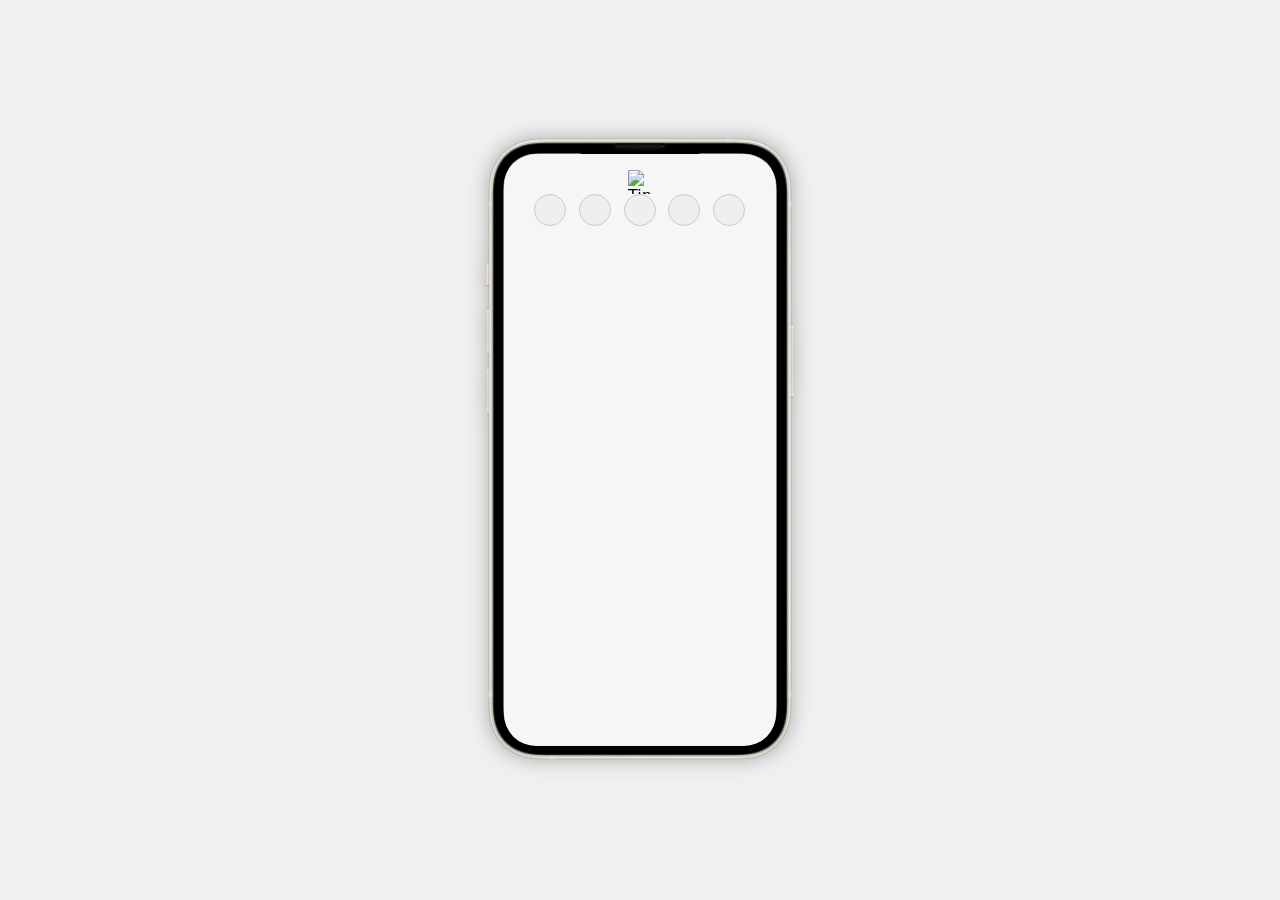
==== tinder-swipe-match/index.html @ f050cd58 "inicio de proyecto" ====
<!DOCTYPE html>
<html lang="en">
  <head>
    <meta charset="UTF-8" />
    <meta name="viewport" content="width=device-width, initial-scale=1.0" />
    <link rel="stylesheet" href="assets/style.css" />
    <title>Tinder Swipe Match</title>
  </head>
  <body>
    <main>
      <section>
        <header>
          <img src="/assets/icons/tinder-logo.webp" alt="Tinder Logo" />
        </header>

        <div class="cards"></div>

        <footer>
          <button aria-label=""></button>
          <button aria-label=""></button>
          <button aria-label=""></button>
          <button aria-label=""></button>
          <button aria-label=""></button>
        </footer>
      </section>
    </main>
    <script src="script.js"></script>
  </body>
</html>
---- tinder-swipe-match/assets/style.css ----
*,
*::before,
*::after {
  box-sizing: border-box;
  margin: 0;
  padding: 0;
}

body {
  font-family: system-ui, -apple-system, BlinkMacSystemFont, 'Segoe UI', Roboto,
    Oxygen, Ubuntu, Cantarell, 'Open Sans', 'Helvetica Neue', sans-serif;
  display: grid;
  place-content: center;
  min-height: 100vh;
  overflow: hidden;
  user-select: none;
  background: #f0f0f0;
}

main {
  background: url('../iphone.webp') no-repeat;
  background-size: contain;
  width: 320px;
  height: 640px;

  display: flex;
  /* drop shadow para imagenes */
  filter: drop-shadow(0 0 10px rgba(0, 0, 0, 0.3));
}

section {
  background: #f6f6f6;
  width: 100%;
  border-radius: 32px;
  display: flex;
  flex-direction: column;
  overflow: hidden;
  position: relative;
  padding: 16px 6px;
  margin: 24px;
}

header {
  display: flex;
  justify-content: center;

  & img {
    width: 24px;
    height: 24px;
  }
}

footer {
  display: grid;
  grid-template-columns: repeat(5, 1fr);
  gap: 12px;
  padding: 0 24px;
  justify-content: center;
  align-items: center;

  & button {
    height: 32px;
    width: 32px;
    border-radius: 50%;
    border: 1px solid #ccc;
  }
}
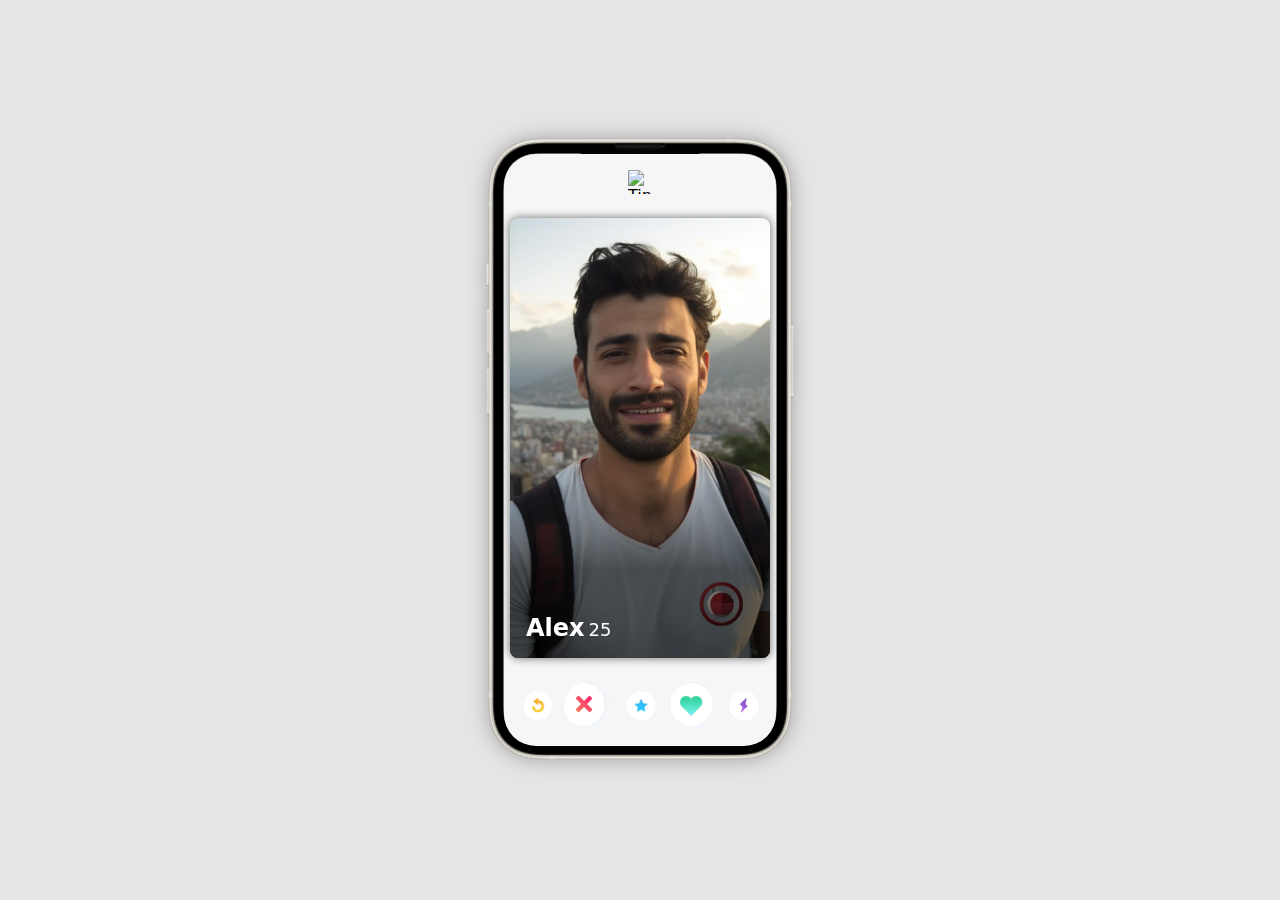
==== commit 136bcb59: "proyecto de swipe match terminado" ====
--- a/tinder-swipe-match/index.html
+++ b/tinder-swipe-match/index.html
@@ -13,14 +13,32 @@
           <img src="/assets/icons/tinder-logo.webp" alt="Tinder Logo" />
         </header>
 
-        <div class="cards"></div>
+        <div class="cards">
+          <article>
+            <img src="./assets/photos/1.webp" alt="Leila, redhead girl, 27 years old">
+            <h2>Leila <span>27</span></h2>
+            <div class="choice nope">NOPE</div>
+            <div class="choice like">LIKE</div>
+          </article>
+
+          <article>
+            <img src="./assets/photos/2.webp" alt="Alex, brown hair man, 25 years old">
+            <h2>Alex <span>25</span></h2>
+            <div class="choice nope">NOPE</div>
+            <div class="choice like">LIKE</div>
+          </article>
+
+          <span>No hay más personas cerca de ti... <br>
+          Vuelve a intentarlo más tarde
+          </span>
+        </div>
 
         <footer>
-          <button aria-label=""></button>
-          <button aria-label=""></button>
-          <button aria-label=""></button>
-          <button aria-label=""></button>
-          <button aria-label=""></button>
+          <button class="is-undo" aria-label="undo"></button>
+          <button class="is-remove is-big" aria-label="remove"></button>
+          <button class="is-star" aria-label="star"></button>
+          <button class="is-fav is-big" aria-label="superlike"></button>
+          <button class="is-zap" aria-label="zap"></button>
         </footer>
       </section>
     </main>
--- a/tinder-swipe-match/assets/style.css
+++ b/tinder-swipe-match/assets/style.css
@@ -14,7 +14,7 @@
   min-height: 100vh;
   overflow: hidden;
   user-select: none;
-  background: #f0f0f0;
+  background: #e5e5e5;
 }
 
 main {
@@ -33,6 +33,7 @@
   width: 100%;
   border-radius: 32px;
   display: flex;
+  gap: 24px;
   flex-direction: column;
   overflow: hidden;
   position: relative;
@@ -59,9 +60,143 @@
   align-items: center;
 
   & button {
+    /* old school icons if you dont have the svg */
+    background: url(./icons/tinder-icons.webp) no-repeat;
+    background-position: 0px 0px;
+    background-size: 175px;
     height: 32px;
     width: 32px;
     border-radius: 50%;
-    border: 1px solid #ccc;
-  }
-}+    border: 0;
+    cursor: pointer;
+    transition: scale 0.3s ease;
+
+    &:hover {
+      scale: 1.4;
+    }
+
+    &.is-big {
+      background-size: 250px;
+      width: 48px;
+      height: 48px;
+    }
+
+    &.is-undo {
+      background-position: -140px 0;
+    }
+
+    &.is-star {
+      background-position: -70px 0;
+    }
+
+    &.is-remove {
+      background-position: -155px 0;
+    }
+
+    &.is-fav {
+      background-position: -50px 0;
+    }
+  }
+}
+
+.cards {
+  position: relative;
+  width: 100%;
+  height: 100%;
+  margin: 0 auto;
+
+  & > span {
+    display: grid;
+    place-content: center;
+    color: #777;
+    font-size: 14px;
+    text-align: center;
+    height: 100%;
+    z-index: -1;
+  }
+
+  & article {
+    border-radius: 8px;
+    box-shadow: 0 0 10px rgba(0, 0, 0, 0.3);
+    cursor: grab;
+    overflow: hidden;
+    position: absolute;
+    inset: 0;
+    width: 100%;
+    height: 100%;
+    z-index: 2;
+
+    &.go-left {
+      transform: translateX(-150%) rotate(-30deg) !important;
+    }
+
+    &.go-right {
+      transform: translateX(150%) rotate(30deg) !important;
+    }
+
+    &.go-left,
+    &.go-right {
+      transition: transform 0.3s ease, rotate 0.3s ease;
+    }
+
+    &.reset {
+      transition: transform 0.3s ease;
+      transform: translateX(0) !important;
+    }
+
+    & .choice {
+      border-radius: 8px;
+      padding: 4px 8px;
+      color: black;
+      border: 4px solid;
+      z-index: 9999;
+      position: absolute;
+      top: 32px;
+      right: 16px;
+      font-size: 24px;
+      font-weight: bold;
+      text-shadow: 0 0 10px rgba(0, 0, 0, 0.3);
+      width: fit-content;
+      opacity: 0;
+
+      &.nope {
+        border-color: #f44336;
+        color: #f44336;
+        transform: rotate(30deg);
+      }
+      
+      &.like {
+        border-color: #4caf50;
+        color: #4caf50;
+        left: 16px;
+        transform: rotate(-30deg);
+      }
+    }
+
+    & img {
+      width: 100%;
+      height: 100%;
+      object-fit: cover;
+    }
+
+    & h2 {
+      color: white;
+      position: absolute;
+      inset: 0;
+      display: flex;
+      align-items: flex-end;
+      height: 100%;
+      width: 100%;
+      padding: 16px;
+      z-index: 3;
+      background: linear-gradient(to top, #00000088 20%, transparent 40%);
+    }
+
+    & span {
+      margin-left: 4px;
+      font-size: 18px;
+      line-height: 1.4;
+      font-weight: 400;
+    }
+  }
+}
